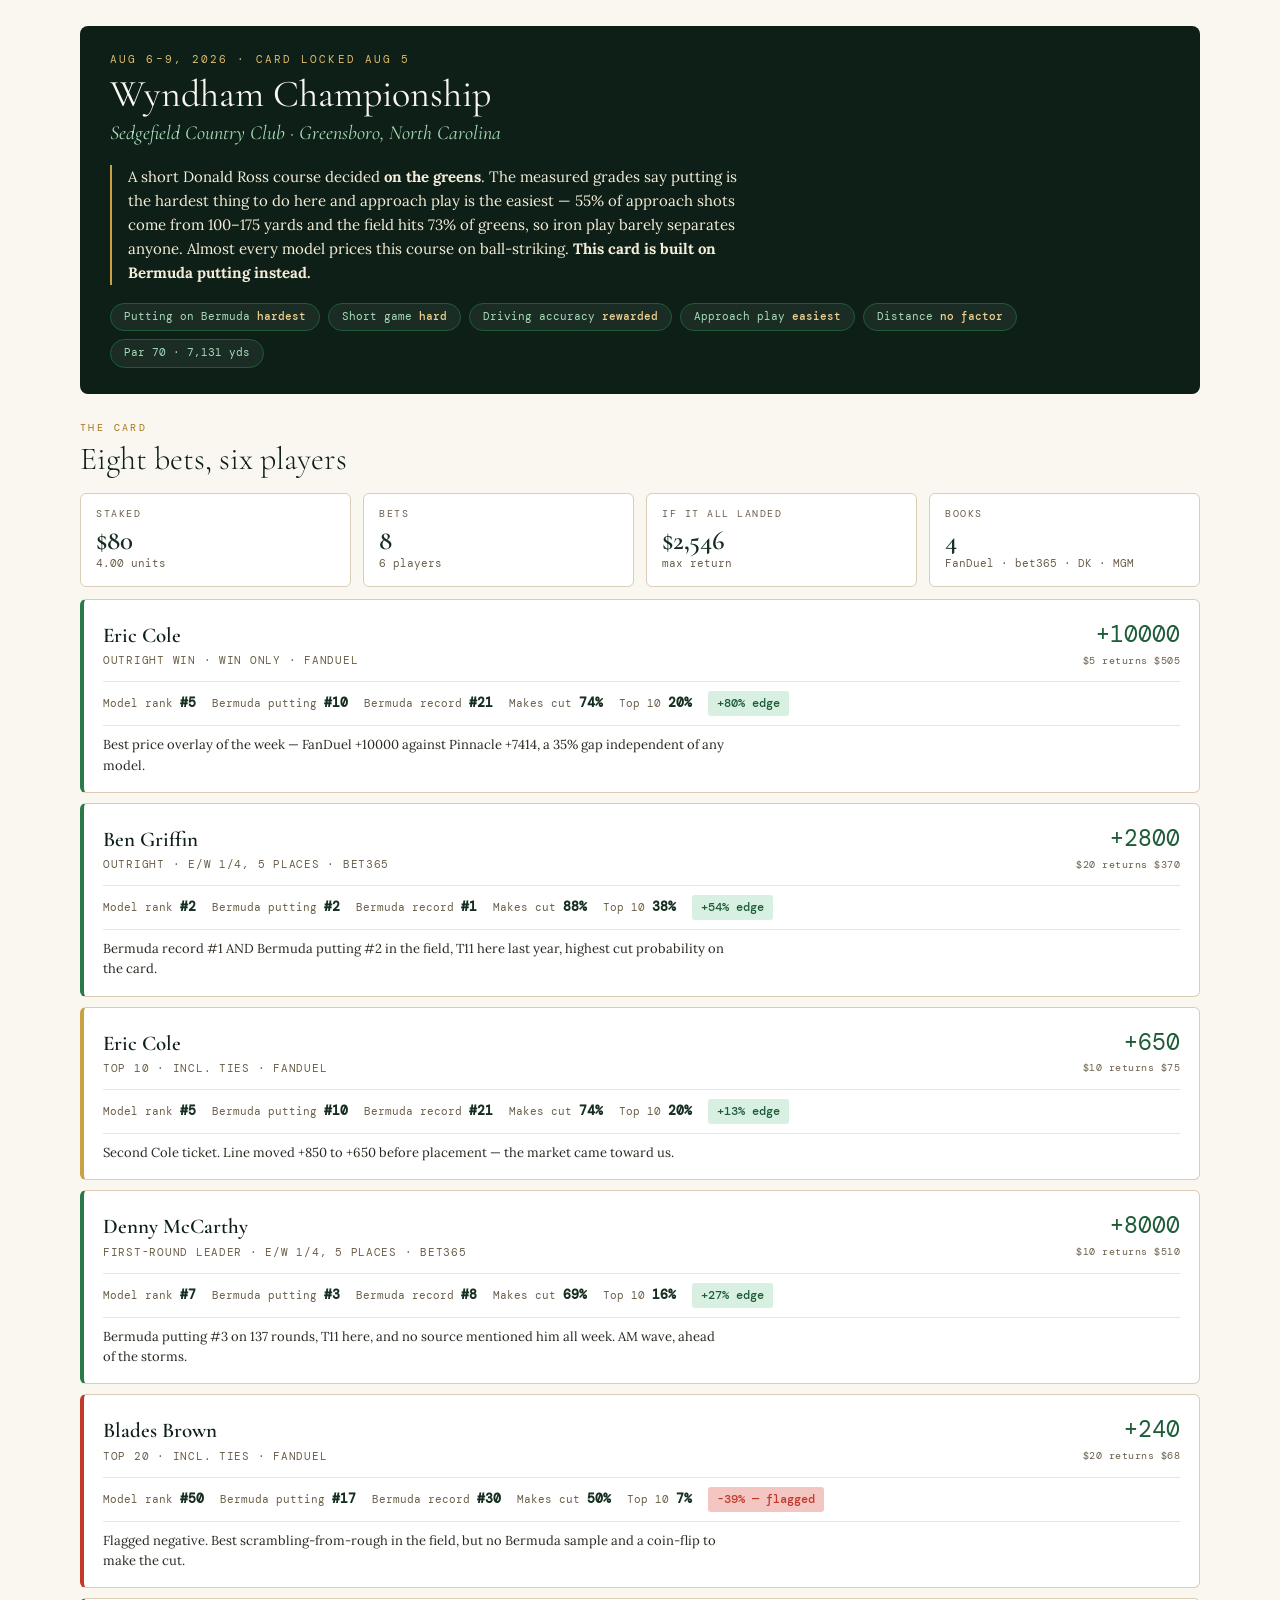
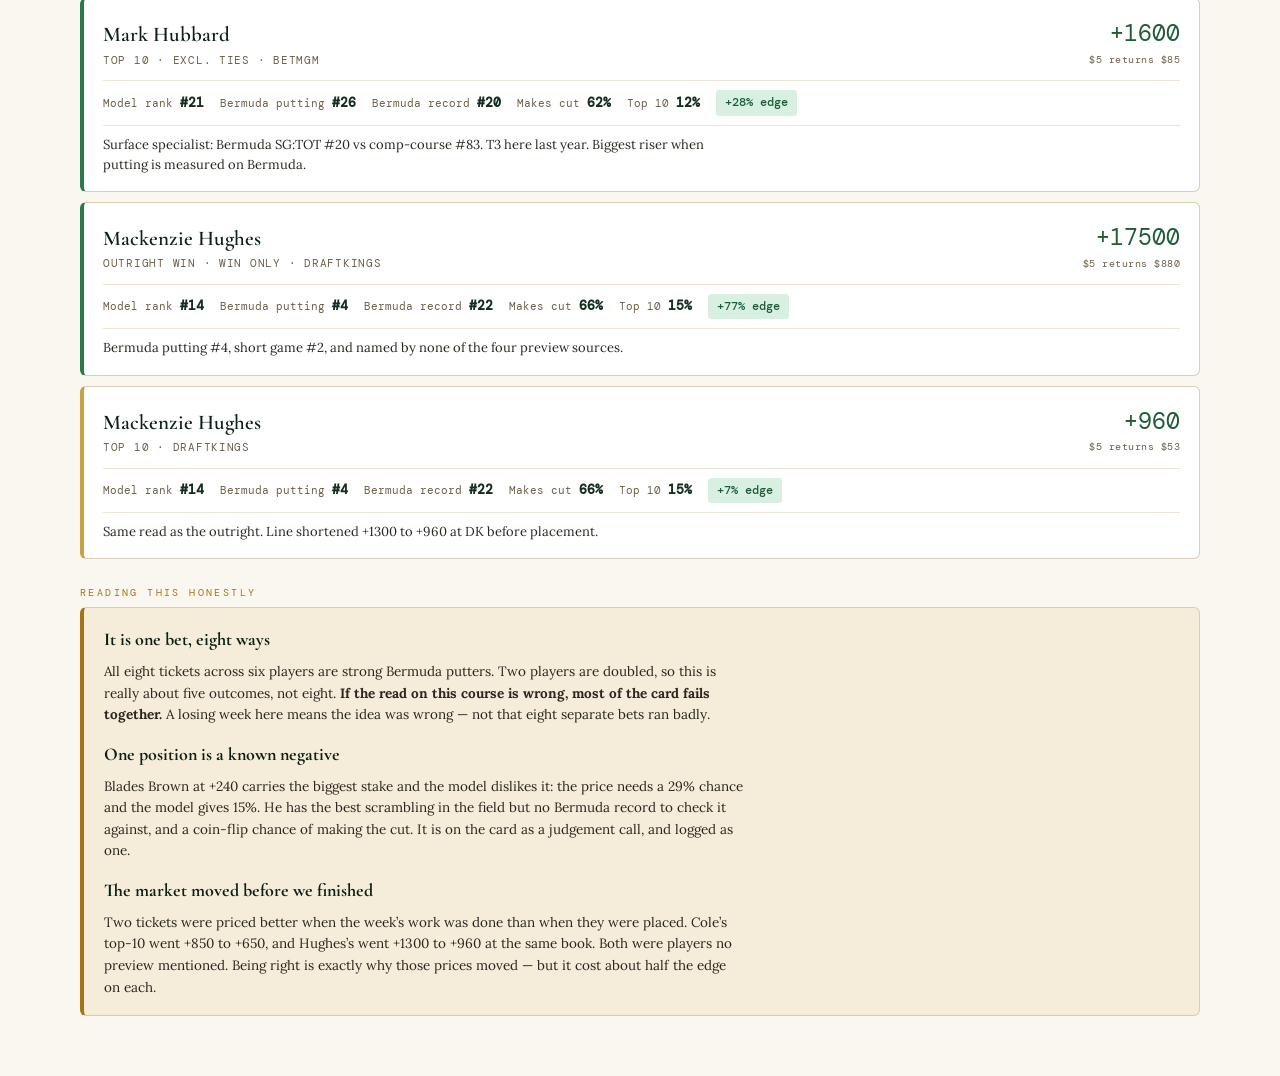
==== card.html @ 854cd085 "Add shareable Wyndham card page; log 8-bet card; reconcile ledger card.html — new shareable page for" ====
<!doctype html>
<html lang="en">
<head>
<meta charset="utf-8">
<meta name="viewport" content="width=device-width, initial-scale=1">
<title>Greenbook &mdash; Wyndham Championship Card</title>
<link rel="preconnect" href="https://fonts.googleapis.com">
<link rel="preconnect" href="https://fonts.gstatic.com" crossorigin>
<link href="https://fonts.googleapis.com/css2?family=Cormorant+Garamond:ital,wght@0,300;0,400;0,600;0,700;1,400&family=DM+Mono:ital,wght@0,300;0,400;0,500&family=Lora:ital,wght@0,400;0,600;1,400&display=swap" rel="stylesheet">
<link rel="stylesheet" href="greenbook.css?v=201">
<style>
  .dna { background:var(--green-800); color:var(--cream-100); border-radius:8px; padding:26px 30px; }
  .dna .ev-when { font-family:var(--font-mono); font-size:10.5px; letter-spacing:.2em; text-transform:uppercase; color:var(--brass-400); }
  .dna h1 { font-family:var(--font-display); font-weight:400; font-size:38px; line-height:1.05; margin:6px 0 2px; color:var(--cream-50); text-wrap:balance; }
  .dna .ev-course { font-family:var(--font-display); font-size:20px; color:var(--green-200); font-style:italic; }
  .dna .read1 { font-size:15px; line-height:1.6; color:var(--cream-100); max-width:70ch; margin:16px 0 4px; border-left:2px solid var(--brass-500); padding-left:16px; }
  .dna .rewards { display:flex; gap:8px; flex-wrap:wrap; margin-top:18px; }
  .dna .rw { background:rgba(255,255,255,.06); border:1px solid var(--green-600); border-radius:20px; padding:5px 13px; font-family:var(--font-mono); font-size:10.5px; color:var(--green-200); }
  .dna .rw b { color:var(--brass-300); font-weight:500; }

  .tot { display:grid; grid-template-columns:repeat(auto-fit,minmax(132px,1fr)); gap:12px; margin:16px 0 4px; }
  .tot .t { background:#fff; border:1px solid var(--cream-300); border-radius:6px; padding:13px 15px; }
  .tot .tl { font-family:var(--font-mono); font-size:9.5px; letter-spacing:.16em; text-transform:uppercase; color:var(--cream-700); }
  .tot .tv { font-family:var(--font-display); font-size:27px; font-weight:600; color:var(--green-700); line-height:1.15; margin-top:3px; }
  .tot .ts { font-family:var(--font-mono); font-size:10.5px; color:var(--cream-700); }

  .bets { display:flex; flex-direction:column; gap:10px; margin-top:12px; }
  .bet { background:#fff; border:1px solid var(--cream-300); border-left:4px solid var(--brass-500); border-radius:6px; padding:16px 19px; }
  .bet.neg { border-left-color:var(--scarlet); }
  .bet.hot { border-left-color:var(--green-500); }
  .bh { display:flex; justify-content:space-between; align-items:baseline; gap:14px; flex-wrap:wrap; }
  .bn { font-family:var(--font-display); font-size:21px; font-weight:600; color:var(--green-800); }
  .bm { font-family:var(--font-mono); font-size:10.5px; text-transform:uppercase; letter-spacing:.07em; color:var(--cream-700); margin-top:1px; }
  .bo { font-family:var(--font-mono); font-size:23px; color:var(--green-600); text-align:right; white-space:nowrap; }
  .bo small { display:block; font-size:10px; color:var(--cream-700); letter-spacing:.05em; }
  .bstat { display:flex; gap:16px; flex-wrap:wrap; align-items:center; margin:11px 0 9px; padding:9px 0; border-top:1px solid var(--cream-200); border-bottom:1px solid var(--cream-200); }
  .bstat div { font-family:var(--font-mono); font-size:11px; color:var(--cream-700); }
  .bstat b { color:var(--green-700); font-size:13px; }
  .bnote { font-size:13px; line-height:1.55; color:var(--cream-900); max-width:78ch; }
  .evp { font-family:var(--font-mono); font-size:12px; font-weight:500; padding:3px 9px; border-radius:3px; white-space:nowrap; }
  .evp.up { background:var(--green-100); color:var(--green-600); }
  .evp.dn { background:var(--scarlet-light); color:var(--scarlet); }
  .evp.mid { background:var(--cream-200); color:var(--cream-700); }

  .cav { background:var(--cream-100); border:1px solid var(--cream-300); border-left:4px solid var(--brass-600); border-radius:6px; padding:17px 20px; }
  .cav h4 { font-family:var(--font-display); font-size:18px; color:var(--green-800); margin:0 0 7px; }
  .cav h4+p { margin-top:0; }
  .cav p { font-size:13.5px; line-height:1.6; color:var(--cream-900); margin:0 0 14px; max-width:80ch; }
  .cav p:last-child { margin-bottom:0; }
  @media(max-width:640px){ .bo{text-align:left} .dna h1{font-size:29px} }
</style>
</head>
<body>
<div id="gb-head"></div>
<main class="wrap" style="padding:26px 0 60px; display:flex; flex-direction:column; gap:26px;">

  <section class="dna">
    <div class="ev-when">Aug 6&ndash;9, 2026 &middot; card locked Aug 5</div>
    <h1>Wyndham Championship</h1>
    <div class="ev-course">Sedgefield Country Club &middot; Greensboro, North Carolina</div>
    <p class="read1">A short Donald Ross course decided <b>on the greens</b>. The measured grades say putting is the
      hardest thing to do here and approach play is the easiest &mdash; 55% of approach shots come from 100&ndash;175
      yards and the field hits 73% of greens, so iron play barely separates anyone. Almost every model prices this
      course on ball-striking. <b>This card is built on Bermuda putting instead.</b></p>
    <div class="rewards">
      <span class="rw">Putting on Bermuda <b>hardest</b></span>
      <span class="rw">Short game <b>hard</b></span>
      <span class="rw">Driving accuracy <b>rewarded</b></span>
      <span class="rw">Approach play <b>easiest</b></span>
      <span class="rw">Distance <b>no factor</b></span>
      <span class="rw">Par 70 &middot; 7,131 yds</span>
    </div>
  </section>

  <section>
    <div class="sec-label">The card</div>
    <h2 class="sec-title">Eight bets, six players</h2>
    <div class="tot" id="totals"></div>
    <div class="bets" id="bets"></div>
  </section>

  <section>
    <div class="sec-label">Reading this honestly</div>
    <div class="cav">
      <h4>It is one bet, eight ways</h4>
      <p>All eight tickets across six players are strong Bermuda putters. Two players are doubled, so this is really
        about five outcomes, not eight. <b>If the read on this course is wrong, most of the card fails together.</b>
        A losing week here means the idea was wrong &mdash; not that eight separate bets ran badly.</p>
      <h4>One position is a known negative</h4>
      <p>Blades Brown at +240 carries the biggest stake and the model dislikes it: the price needs a 29% chance and
        the model gives 15%. He has the best scrambling in the field but no Bermuda record to check it against, and a
        coin-flip chance of making the cut. It is on the card as a judgement call, and logged as one.</p>
      <h4>The market moved before we finished</h4>
      <p>Two tickets were priced better when the week&rsquo;s work was done than when they were placed. Cole&rsquo;s top-10 went
        +850 to +650, and Hughes&rsquo;s went +1300 to +960 at the same book. Both were players no preview mentioned.
        Being right is exactly why those prices moved &mdash; but it cost about half the edge on each.</p>
    </div>
  </section>
</main>
<div id="gb-foot"></div>

<script src="data.js?v=201"></script>
<script src="greenbook-core.js?v=201"></script>
<script id="cardpayload" type="application/json">[{"num":1,"player":"Eric Cole","market":"Outright win","terms":"Win only","book":"FanDuel","odds":"+10000","stake":5,"ret":505,"ev":"+80","note":"Best price overlay of the week \u2014 FanDuel +10000 against Pinnacle +7414, a 35% gap independent of any model.","rank":5,"cut":74,"win":2.7,"t10":20,"t20":35,"bputt":"10","brec":"21"},{"num":2,"player":"Ben Griffin","market":"Outright","terms":"E/W 1/4, 5 places","book":"bet365","odds":"+2800","stake":20,"ret":370,"ev":"+54","note":"Bermuda record #1 AND Bermuda putting #2 in the field, T11 here last year, highest cut probability on the card.","rank":2,"cut":88,"win":7.9,"t10":38,"t20":55,"bputt":"2","brec":"1"},{"num":3,"player":"Eric Cole","market":"Top 10","terms":"Incl. ties","book":"FanDuel","odds":"+650","stake":10,"ret":75,"ev":"+13","note":"Second Cole ticket. Line moved +850 to +650 before placement \u2014 the market came toward us.","rank":5,"cut":74,"win":2.7,"t10":20,"t20":35,"bputt":"10","brec":"21"},{"num":4,"player":"Denny McCarthy","market":"First-round leader","terms":"E/W 1/4, 5 places","book":"bet365","odds":"+8000","stake":10,"ret":510,"ev":"+27","note":"Bermuda putting #3 on 137 rounds, T11 here, and no source mentioned him all week. AM wave, ahead of the storms.","rank":7,"cut":69,"win":1.9,"t10":16,"t20":29,"bputt":"3","brec":"8"},{"num":5,"player":"Blades Brown","market":"Top 20","terms":"Incl. ties","book":"FanDuel","odds":"+240","stake":20,"ret":68,"ev":"-39","note":"Flagged negative. Best scrambling-from-rough in the field, but no Bermuda sample and a coin-flip to make the cut.","rank":50,"cut":50,"win":0.6,"t10":7,"t20":15,"bputt":"17","brec":"30"},{"num":6,"player":"Mark Hubbard","market":"Top 10","terms":"Excl. ties","book":"BetMGM","odds":"+1600","stake":5,"ret":85,"ev":"+28","note":"Surface specialist: Bermuda SG:TOT #20 vs comp-course #83. T3 here last year. Biggest riser when putting is measured on Bermuda.","rank":21,"cut":62,"win":1.3,"t10":12,"t20":23,"bputt":"26","brec":"20"},{"num":7,"player":"Mackenzie Hughes","market":"Outright win","terms":"Win only","book":"DraftKings","odds":"+17500","stake":5,"ret":880,"ev":"+77","note":"Bermuda putting #4, short game #2, and named by none of the four preview sources.","rank":14,"cut":66,"win":1.6,"t10":15,"t20":27,"bputt":"4","brec":"22"},{"num":8,"player":"Mackenzie Hughes","market":"Top 10","terms":"\u2014","book":"DraftKings","odds":"+960","stake":5,"ret":53,"ev":"+7","note":"Same read as the outright. Line shortened +1300 to +960 at DK before placement.","rank":14,"cut":66,"win":1.6,"t10":15,"t20":27,"bputt":"4","brec":"22"}]</script>
<script>
(function(){
  if (window.GB && GB.mountChrome) GB.mountChrome('board');
  var D = JSON.parse(document.getElementById('cardpayload').textContent);
  function esc(s){ return String(s).replace(/[&<>"]/g, function(c){
    return {'&':'&amp;','<':'&lt;','>':'&gt;','"':'&quot;'}[c]; }); }
  var stake = D.reduce(function(a,b){ return a+b.stake; }, 0);
  var ret   = D.reduce(function(a,b){ return a+b.ret; }, 0);
  var seen = {}; D.forEach(function(b){ seen[b.player] = 1; });
  var players = Object.keys(seen).length;

  document.getElementById('totals').innerHTML = [
    ['Staked', '$'+stake, (stake/20).toFixed(2)+' units'],
    ['Bets', D.length, players+' players'],
    ['If it all landed', '$'+ret.toLocaleString(), 'max return'],
    ['Books', '4', 'FanDuel &middot; bet365 &middot; DK &middot; MGM']
  ].map(function(t){
    return '<div class="t"><div class="tl">'+t[0]+'</div><div class="tv">'+t[1]+'</div><div class="ts">'+t[2]+'</div></div>';
  }).join('');

  document.getElementById('bets').innerHTML = D.map(function(b){
    var ev = parseFloat(b.ev);
    var cls  = ev >= 25 ? 'hot' : (ev < 0 ? 'neg' : '');
    var pill = ev >= 5 ? 'up' : (ev < 0 ? 'dn' : 'mid');
    var evtxt = ev < 0 ? (ev + '% &mdash; flagged') : ('+' + ev + '% edge');
    var terms = (b.terms && b.terms !== '\u2014') ? (' &middot; ' + esc(b.terms)) : '';
    return '<div class="bet ' + cls + '">' +
      '<div class="bh"><div><div class="bn">' + esc(b.player) + '</div>' +
        '<div class="bm">' + esc(b.market) + terms + ' &middot; ' + esc(b.book) + '</div></div>' +
        '<div class="bo">' + esc(b.odds) + '<small>$' + b.stake + ' returns $' + b.ret + '</small></div></div>' +
      '<div class="bstat">' +
        '<div>Model rank <b>#' + b.rank + '</b></div>' +
        '<div>Bermuda putting <b>#' + esc(b.bputt) + '</b></div>' +
        '<div>Bermuda record <b>#' + esc(b.brec) + '</b></div>' +
        '<div>Makes cut <b>' + b.cut + '%</b></div>' +
        '<div>Top 10 <b>' + b.t10 + '%</b></div>' +
        '<span class="evp ' + pill + '">' + evtxt + '</span>' +
      '</div>' +
      '<div class="bnote">' + esc(b.note) + '</div></div>';
  }).join('');
})();
</script>
</body>
</html>
---- greenbook.css ----
/* ===================================================================
   GREENBOOK — Golf Intelligence Center
   Shared design system. Light, editorial, DataGolf-depth-made-readable.
   Built on the golf-intel-center playbook: verdict first, depth layered,
   plain-language labels, consistent number formatting & color meaning.
   =================================================================== */

:root {
  --green-900:#071209; --green-800:#0D1F16; --green-700:#152E1F; --green-600:#1E5C38;
  --green-500:#2A7A4B; --green-400:#3D9E64; --green-300:#6DC48E; --green-200:#A8DDB9;
  --green-100:#D8F0E2; --green-50:#EEF8F3;
  --brass-900:#2B1E06; --brass-700:#7A540F; --brass-600:#A87218; --brass-500:#C9A046;
  --brass-400:#DDB96A; --brass-300:#EDD090; --brass-100:#F9EFD5;
  --cream-900:#2B2720; --cream-700:#6B5F4A; --cream-500:#A89880; --cream-300:#D9CDB8;
  --cream-200:#EDE5D4; --cream-100:#F5EDD9; --cream-50:#FAF7F1;
  --scarlet:#C0392B; --scarlet-light:#F4C6C2; --birdie:#2E7DD1; --birdie-light:#C4DCF5;
  /* semantic (separate from brand accent) */
  --good:#2A7A4B; --warn:#A87218; --bad:#C0392B; --neutral:#6B5F4A;
  --font-display:'Cormorant Garamond',Georgia,serif;
  --font-body:'Lora',Georgia,serif;
  --font-mono:'DM Mono','Courier New',monospace;
  --wrap:1120px;
}

* { box-sizing:border-box; }
html { scroll-behavior:smooth; }
body { margin:0; font-family:var(--font-body); background:var(--cream-50); color:var(--green-800); line-height:1.6; -webkit-font-smoothing:antialiased; }
a { color:inherit; }
.wrap { max-width:var(--wrap); margin:0 auto; padding:0 28px; }
.tnum { font-variant-numeric:tabular-nums; }

/* ---------- masthead + page nav ---------- */
.masthead { background:var(--green-800); color:var(--cream-100); border-bottom:2px solid var(--brass-500); }
.masthead .wrap { display:flex; justify-content:space-between; align-items:center; padding-top:20px; padding-bottom:20px; gap:16px; flex-wrap:wrap; }
.wordmark { font-family:var(--font-display); font-weight:300; font-size:34px; line-height:1; letter-spacing:.09em; color:var(--cream-100); text-decoration:none; }
.wordmark strong { font-weight:700; color:var(--brass-400); letter-spacing:.04em; }
.mast-tag { font-family:var(--font-mono); font-size:10px; letter-spacing:.2em; text-transform:uppercase; color:var(--green-300); margin-top:7px; }
.mast-meta { font-family:var(--font-mono); font-size:11px; letter-spacing:.05em; color:var(--green-300); text-align:right; }
.mast-meta b.pos { color:var(--green-300); } .mast-meta b.neg { color:var(--scarlet-light); }

.pagenav { position:sticky; top:0; z-index:40; background:var(--green-900); border-bottom:1px solid var(--green-700); }
.pagenav .wrap { display:flex; gap:2px; align-items:stretch; padding:0 28px; overflow-x:auto; }
.pagenav a { font-family:var(--font-mono); font-size:11px; letter-spacing:.15em; text-transform:uppercase; color:var(--green-300); text-decoration:none; padding:15px 18px; white-space:nowrap; border-bottom:2px solid transparent; transition:.15s; }
.pagenav a:hover { color:var(--cream-100); border-bottom-color:var(--brass-500); }
.pagenav a.active { color:var(--brass-300); border-bottom-color:var(--brass-500); }
.pagenav .spacer { margin-left:auto; }
.pagenav .back { color:var(--cream-500); }

/* ---------- section headers ---------- */
main { padding:38px 0 60px; display:block; }
.sec { margin-bottom:44px; }
.sec-label { font-family:var(--font-mono); font-size:10px; letter-spacing:.24em; text-transform:uppercase; color:var(--brass-600); margin-bottom:6px; }
.sec-title { font-family:var(--font-display); font-weight:300; font-size:32px; line-height:1.08; color:var(--green-800); margin:0 0 6px; text-wrap:balance; }
.sec-sub { font-size:14px; color:var(--cream-700); margin-bottom:22px; max-width:66ch; }
.brass-rule { width:52px; height:2px; background:var(--brass-500); margin:12px 0 22px; }

/* ---------- cards ---------- */
.card { background:#fff; border:1px solid var(--cream-300); border-radius:6px; padding:22px 24px; box-shadow:0 1px 0 var(--cream-200); }
.card-head { display:flex; justify-content:space-between; align-items:baseline; gap:12px; margin-bottom:14px; }
.card-head h3 { font-family:var(--font-display); font-weight:600; font-size:20px; color:var(--green-700); margin:0; }
.card-head .note { font-family:var(--font-mono); font-size:10.5px; color:var(--cream-700); letter-spacing:.04em; }
.grid2 { display:grid; grid-template-columns:1fr 1fr; gap:20px; }
.grid3 { display:grid; grid-template-columns:repeat(3,1fr); gap:16px; }
@media (max-width:820px){ .grid2,.grid3 { grid-template-columns:1fr; } }

/* ---------- verdict + state chips (words + color, never color alone) ---------- */
.chip { display:inline-flex; align-items:center; gap:5px; font-family:var(--font-mono); font-size:9.5px; letter-spacing:.06em; text-transform:uppercase; padding:3px 9px; border-radius:3px; white-space:nowrap; font-weight:500; }
.chip.top     { background:var(--green-600); color:#fff; }
.chip.strong  { background:var(--green-100); color:var(--green-600); }
.chip.solid   { background:var(--brass-100); color:var(--brass-700); }
.chip.neutral { background:var(--cream-200); color:var(--cream-700); }
.chip.misfit  { background:var(--scarlet-light); color:var(--scarlet); }
.chip.backed  { background:var(--brass-500); color:#fff; }
.chip.value   { background:var(--green-600); color:#fff; }
.chip.trap    { background:var(--scarlet); color:#fff; }
.chip.hot     { background:var(--green-100); color:var(--green-600); }
.chip.cooling { background:var(--birdie-light); color:var(--birdie); }
.chip.boom    { background:var(--brass-100); color:var(--brass-700); }
.chip.ghost   { background:none; border:1px solid var(--cream-300); color:var(--cream-700); }

/* ---------- plain-language label + glossary info-dot ---------- */
.lab { display:inline-flex; align-items:baseline; gap:5px; }
.lab .tech { font-family:var(--font-mono); font-size:.82em; color:var(--cream-500); }
.info { position:relative; display:inline-flex; align-items:center; justify-content:center; width:13px; height:13px; border-radius:50%; border:1px solid var(--cream-500); color:var(--cream-700); font-family:var(--font-mono); font-size:8.5px; font-style:normal; cursor:help; flex:none; line-height:1; }
.info:hover { border-color:var(--brass-500); color:var(--brass-600); }
.info::after { content:attr(data-def); position:absolute; bottom:150%; left:50%; transform:translateX(-50%); width:230px; background:var(--green-900); color:var(--cream-100); border:1px solid var(--brass-600); border-radius:4px; padding:9px 11px; font-family:var(--font-body); font-size:11.5px; line-height:1.45; letter-spacing:normal; text-transform:none; font-weight:400; opacity:0; pointer-events:none; transition:opacity .12s; z-index:60; box-shadow:0 12px 30px -10px rgba(0,0,0,.6); }
.info:hover::after { opacity:1; }
@media (max-width:640px){ .info::after{ width:170px; left:auto; right:0; transform:none; } }

/* ---------- bars ---------- */
.mbar { display:grid; grid-template-columns:var(--lblw,86px) 1fr var(--valw,66px); gap:10px; align-items:center; padding:5px 0; }
.mbar .ml { font-family:var(--font-mono); font-size:10.5px; color:var(--green-800); }
.mbar .mt { height:7px; background:var(--cream-200); border-radius:4px; overflow:hidden; }
.mbar .mf { height:100%; border-radius:4px; background:var(--green-400); }
.mbar .mv { font-family:var(--font-mono); font-size:11px; text-align:right; }
/* diverging (signed, centered on field average) */
.dbar .mt { position:relative; height:14px; background:transparent; }
.dbar .mid { position:absolute; left:50%; top:0; bottom:0; width:1px; background:var(--cream-300); }
.dbar .df { position:absolute; top:2px; height:10px; border-radius:2px; }
.dbar .df.pos { background:var(--green-400); } .dbar .df.neg { background:var(--scarlet); }

/* percentile pill */
.pctpill { font-family:var(--font-mono); font-size:8.5px; padding:1px 5px; border-radius:2px; letter-spacing:.03em; white-space:nowrap; }
.pctpill.hi { background:var(--green-100); color:var(--green-600); }
.pctpill.mid { background:var(--brass-100); color:var(--brass-700); }
.pctpill.lo { background:var(--scarlet-light); color:var(--scarlet); }

/* probability bar */
.prob { display:flex; align-items:center; gap:8px; }
.prob .pt { flex:1; height:8px; background:var(--cream-200); border-radius:4px; overflow:hidden; }
.prob .pf { height:100%; background:var(--green-500); border-radius:4px; }
.prob .pv { font-family:var(--font-mono); font-size:12px; }

/* ---------- tables (depth layer) ---------- */
table.gt { width:100%; border-collapse:collapse; font-size:13px; }
table.gt thead th { font-family:var(--font-mono); font-size:9.5px; letter-spacing:.12em; text-transform:uppercase; color:var(--cream-700); text-align:right; padding:9px 11px; border-bottom:2px solid var(--cream-300); white-space:nowrap; }
table.gt tbody td { padding:9px 11px; border-bottom:1px solid var(--cream-200); font-family:var(--font-mono); font-size:12px; text-align:right; font-variant-numeric:tabular-nums; }
table.gt tbody td.name { font-family:var(--font-body); font-size:13.5px; color:var(--green-800); text-align:left; }
table.gt tbody tr:hover td { background:var(--cream-50); }
.tablewrap { overflow-x:auto; }

/* ---------- progressive disclosure ---------- */
details.disc { border-top:1px dashed var(--cream-300); margin-top:10px; }
details.disc > summary { list-style:none; cursor:pointer; font-family:var(--font-mono); font-size:10px; letter-spacing:.1em; text-transform:uppercase; color:var(--brass-600); padding:9px 0 4px; display:flex; align-items:center; gap:6px; }
details.disc > summary::-webkit-details-marker { display:none; }
details.disc > summary::before { content:"▸"; font-size:9px; transition:transform .15s; }
details.disc[open] > summary::before { transform:rotate(90deg); }

/* ---------- footer ---------- */
footer.gb { border-top:1px solid var(--cream-300); background:var(--cream-100); }
footer.gb .wrap { padding:24px 28px; font-family:var(--font-mono); font-size:11px; color:var(--cream-700); display:flex; justify-content:space-between; gap:14px; flex-wrap:wrap; }
footer.gb a { color:var(--brass-600); text-decoration:none; }

.pos { color:var(--green-600); } .neg { color:var(--scarlet); } .muted { color:var(--cream-700); }
.focusable:focus-visible { outline:2px solid var(--brass-500); outline-offset:2px; }
@media (prefers-reduced-motion:reduce){ *{ transition:none!important; scroll-behavior:auto!important; } }
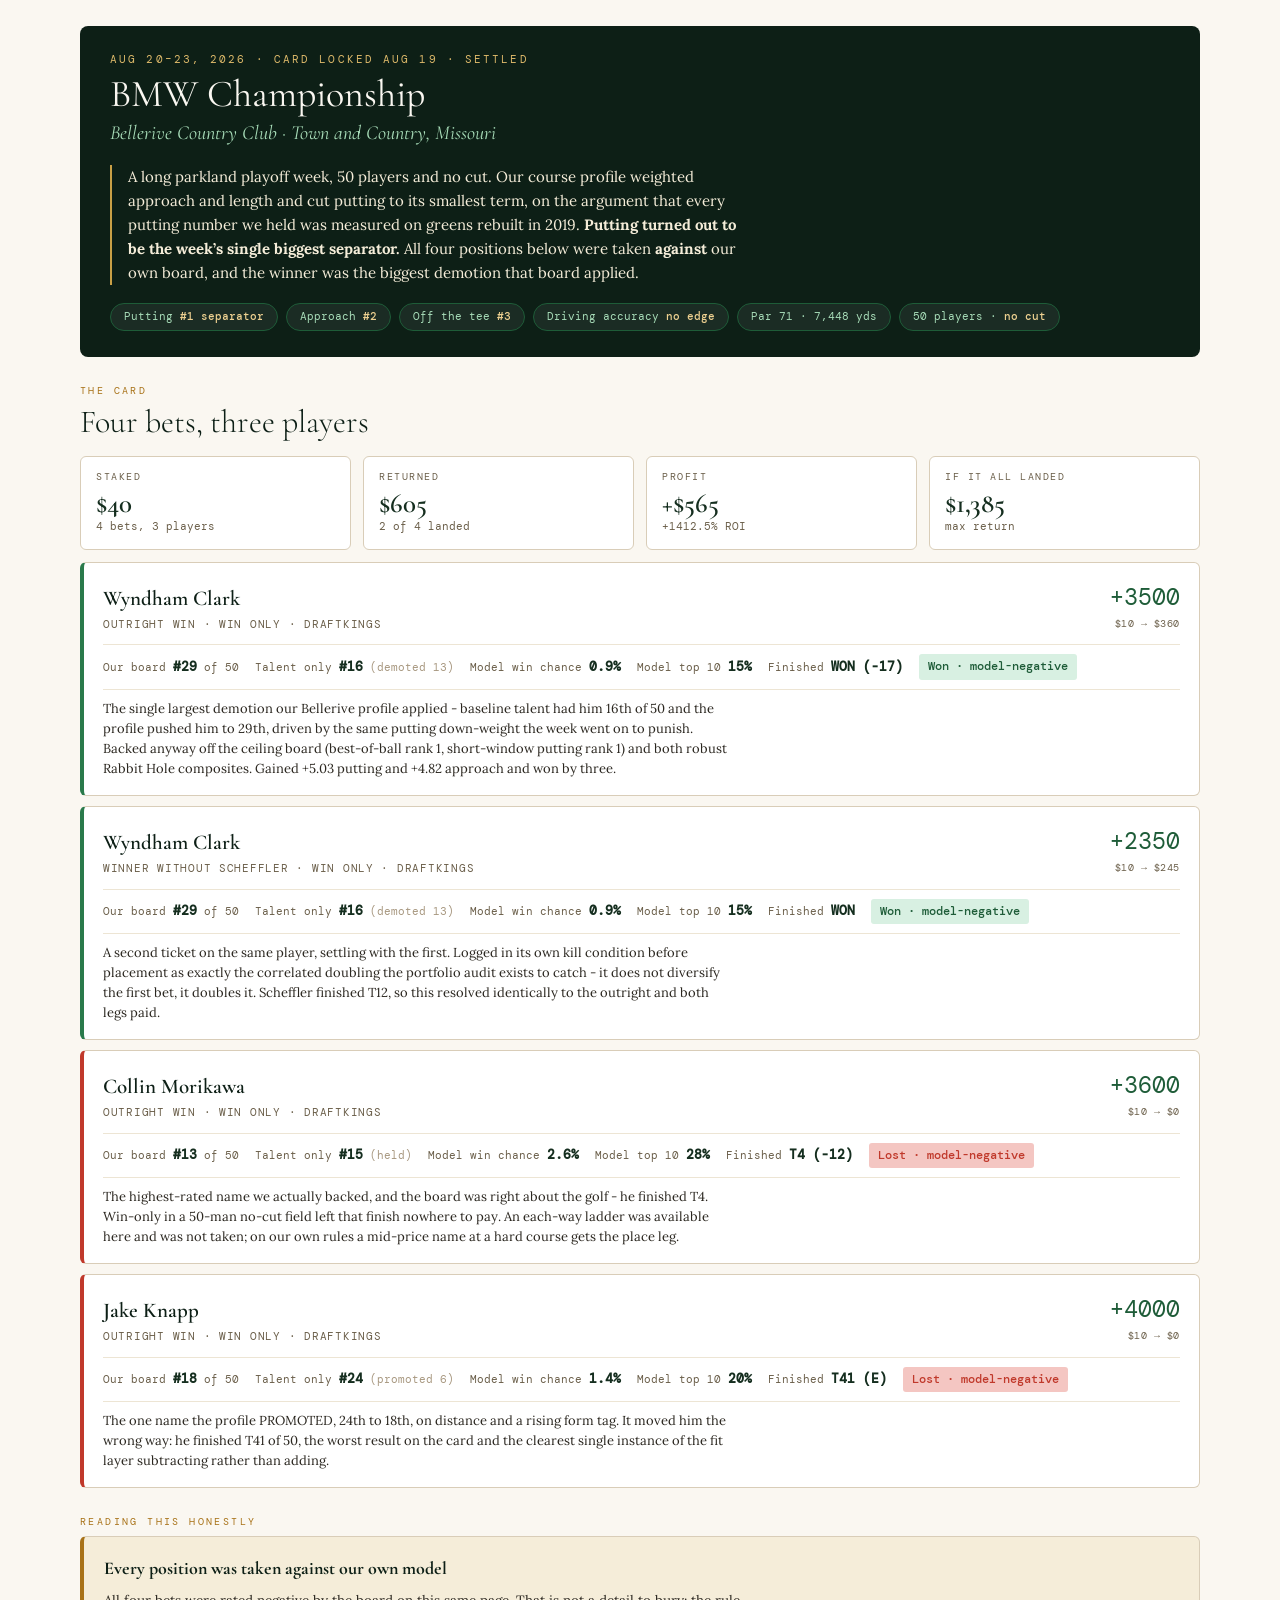
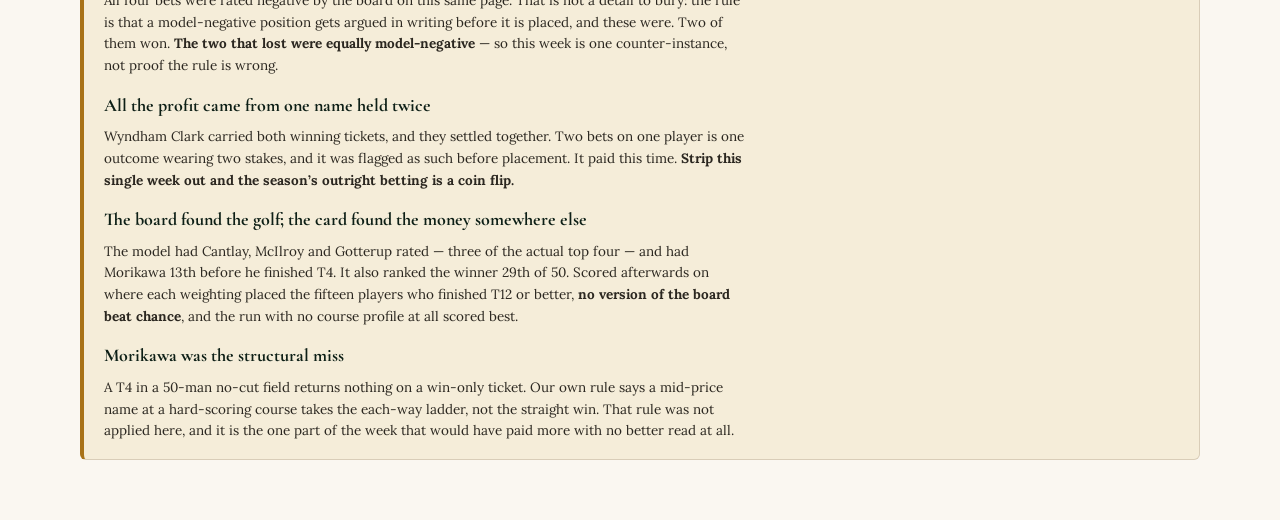
==== commit 08ec7208: "Clear the stale event text the repointing left behind Repointing index.html to the BMW moved the DAT" ====
--- a/card.html
+++ b/card.html
@@ -3,11 +3,11 @@
 <head>
 <meta charset="utf-8">
 <meta name="viewport" content="width=device-width, initial-scale=1">
-<title>Greenbook &mdash; Wyndham Championship Card</title>
+<title>Greenbook &mdash; BMW Championship Card</title>
 <link rel="preconnect" href="https://fonts.googleapis.com">
 <link rel="preconnect" href="https://fonts.gstatic.com" crossorigin>
 <link href="https://fonts.googleapis.com/css2?family=Cormorant+Garamond:ital,wght@0,300;0,400;0,600;0,700;1,400&family=DM+Mono:ital,wght@0,300;0,400;0,500&family=Lora:ital,wght@0,400;0,600;1,400&display=swap" rel="stylesheet">
-<link rel="stylesheet" href="greenbook.css?v=201">
+<link rel="stylesheet" href="greenbook.css?v=202">
 <style>
   .dna { background:var(--green-800); color:var(--cream-100); border-radius:8px; padding:26px 30px; }
   .dna .ev-when { font-family:var(--font-mono); font-size:10.5px; letter-spacing:.2em; text-transform:uppercase; color:var(--brass-400); }
@@ -55,26 +55,27 @@
 <main class="wrap" style="padding:26px 0 60px; display:flex; flex-direction:column; gap:26px;">
 
   <section class="dna">
-    <div class="ev-when">Aug 6&ndash;9, 2026 &middot; card locked Aug 5</div>
-    <h1>Wyndham Championship</h1>
-    <div class="ev-course">Sedgefield Country Club &middot; Greensboro, North Carolina</div>
-    <p class="read1">A short Donald Ross course decided <b>on the greens</b>. The measured grades say putting is the
-      hardest thing to do here and approach play is the easiest &mdash; 55% of approach shots come from 100&ndash;175
-      yards and the field hits 73% of greens, so iron play barely separates anyone. Almost every model prices this
-      course on ball-striking. <b>This card is built on Bermuda putting instead.</b></p>
+    <div class="ev-when">Aug 20&ndash;23, 2026 &middot; card locked Aug 19 &middot; SETTLED</div>
+    <h1>BMW Championship</h1>
+    <div class="ev-course">Bellerive Country Club &middot; Town and Country, Missouri</div>
+    <p class="read1">A long parkland playoff week, 50 players and no cut. Our course profile weighted approach
+      and length and cut putting to its smallest term, on the argument that every putting number we held was
+      measured on greens rebuilt in 2019. <b>Putting turned out to be the week&rsquo;s single biggest separator.</b>
+      All four positions below were taken <b>against</b> our own board, and the winner was the biggest demotion
+      that board applied.</p>
     <div class="rewards">
-      <span class="rw">Putting on Bermuda <b>hardest</b></span>
-      <span class="rw">Short game <b>hard</b></span>
-      <span class="rw">Driving accuracy <b>rewarded</b></span>
-      <span class="rw">Approach play <b>easiest</b></span>
-      <span class="rw">Distance <b>no factor</b></span>
-      <span class="rw">Par 70 &middot; 7,131 yds</span>
+      <span class="rw">Putting <b>#1 separator</b></span>
+      <span class="rw">Approach <b>#2</b></span>
+      <span class="rw">Off the tee <b>#3</b></span>
+      <span class="rw">Driving accuracy <b>no edge</b></span>
+      <span class="rw">Par 71 &middot; 7,448 yds</span>
+      <span class="rw">50 players &middot; <b>no cut</b></span>
     </div>
   </section>
 
   <section>
     <div class="sec-label">The card</div>
-    <h2 class="sec-title">Eight bets, six players</h2>
+    <h2 class="sec-title">Four bets, three players</h2>
     <div class="tot" id="totals"></div>
     <div class="bets" id="bets"></div>
   </section>
@@ -82,26 +83,32 @@
   <section>
     <div class="sec-label">Reading this honestly</div>
     <div class="cav">
-      <h4>It is one bet, eight ways</h4>
-      <p>All eight tickets across six players are strong Bermuda putters. Two players are doubled, so this is really
-        about five outcomes, not eight. <b>If the read on this course is wrong, most of the card fails together.</b>
-        A losing week here means the idea was wrong &mdash; not that eight separate bets ran badly.</p>
-      <h4>One position is a known negative</h4>
-      <p>Blades Brown at +240 carries the biggest stake and the model dislikes it: the price needs a 29% chance and
-        the model gives 15%. He has the best scrambling in the field but no Bermuda record to check it against, and a
-        coin-flip chance of making the cut. It is on the card as a judgement call, and logged as one.</p>
-      <h4>The market moved before we finished</h4>
-      <p>Two tickets were priced better when the week&rsquo;s work was done than when they were placed. Cole&rsquo;s top-10 went
-        +850 to +650, and Hughes&rsquo;s went +1300 to +960 at the same book. Both were players no preview mentioned.
-        Being right is exactly why those prices moved &mdash; but it cost about half the edge on each.</p>
+      <h4>Every position was taken against our own model</h4>
+      <p>All four bets were rated negative by the board on this same page. That is not a detail to bury: the
+        rule is that a model-negative position gets argued in writing before it is placed, and these were.
+        Two of them won. <b>The two that lost were equally model-negative</b> &mdash; so this week is one
+        counter-instance, not proof the rule is wrong.</p>
+      <h4>All the profit came from one name held twice</h4>
+      <p>Wyndham Clark carried both winning tickets, and they settled together. Two bets on one player is one
+        outcome wearing two stakes, and it was flagged as such before placement. It paid this time.
+        <b>Strip this single week out and the season&rsquo;s outright betting is a coin flip.</b></p>
+      <h4>The board found the golf; the card found the money somewhere else</h4>
+      <p>The model had Cantlay, McIlroy and Gotterup rated &mdash; three of the actual top four &mdash; and had
+        Morikawa 13th before he finished T4. It also ranked the winner 29th of 50. Scored afterwards on where
+        each weighting placed the fifteen players who finished T12 or better, <b>no version of the board beat
+        chance</b>, and the run with no course profile at all scored best.</p>
+      <h4>Morikawa was the structural miss</h4>
+      <p>A T4 in a 50-man no-cut field returns nothing on a win-only ticket. Our own rule says a mid-price name
+        at a hard-scoring course takes the each-way ladder, not the straight win. That rule was not applied
+        here, and it is the one part of the week that would have paid more with no better read at all.</p>
     </div>
   </section>
 </main>
 <div id="gb-foot"></div>
 
-<script src="data.js?v=201"></script>
-<script src="greenbook-core.js?v=201"></script>
-<script id="cardpayload" type="application/json">[{"num":1,"player":"Eric Cole","market":"Outright win","terms":"Win only","book":"FanDuel","odds":"+10000","stake":5,"ret":505,"ev":"+80","note":"Best price overlay of the week \u2014 FanDuel +10000 against Pinnacle +7414, a 35% gap independent of any model.","rank":5,"cut":74,"win":2.7,"t10":20,"t20":35,"bputt":"10","brec":"21"},{"num":2,"player":"Ben Griffin","market":"Outright","terms":"E/W 1/4, 5 places","book":"bet365","odds":"+2800","stake":20,"ret":370,"ev":"+54","note":"Bermuda record #1 AND Bermuda putting #2 in the field, T11 here last year, highest cut probability on the card.","rank":2,"cut":88,"win":7.9,"t10":38,"t20":55,"bputt":"2","brec":"1"},{"num":3,"player":"Eric Cole","market":"Top 10","terms":"Incl. ties","book":"FanDuel","odds":"+650","stake":10,"ret":75,"ev":"+13","note":"Second Cole ticket. Line moved +850 to +650 before placement \u2014 the market came toward us.","rank":5,"cut":74,"win":2.7,"t10":20,"t20":35,"bputt":"10","brec":"21"},{"num":4,"player":"Denny McCarthy","market":"First-round leader","terms":"E/W 1/4, 5 places","book":"bet365","odds":"+8000","stake":10,"ret":510,"ev":"+27","note":"Bermuda putting #3 on 137 rounds, T11 here, and no source mentioned him all week. AM wave, ahead of the storms.","rank":7,"cut":69,"win":1.9,"t10":16,"t20":29,"bputt":"3","brec":"8"},{"num":5,"player":"Blades Brown","market":"Top 20","terms":"Incl. ties","book":"FanDuel","odds":"+240","stake":20,"ret":68,"ev":"-39","note":"Flagged negative. Best scrambling-from-rough in the field, but no Bermuda sample and a coin-flip to make the cut.","rank":50,"cut":50,"win":0.6,"t10":7,"t20":15,"bputt":"17","brec":"30"},{"num":6,"player":"Mark Hubbard","market":"Top 10","terms":"Excl. ties","book":"BetMGM","odds":"+1600","stake":5,"ret":85,"ev":"+28","note":"Surface specialist: Bermuda SG:TOT #20 vs comp-course #83. T3 here last year. Biggest riser when putting is measured on Bermuda.","rank":21,"cut":62,"win":1.3,"t10":12,"t20":23,"bputt":"26","brec":"20"},{"num":7,"player":"Mackenzie Hughes","market":"Outright win","terms":"Win only","book":"DraftKings","odds":"+17500","stake":5,"ret":880,"ev":"+77","note":"Bermuda putting #4, short game #2, and named by none of the four preview sources.","rank":14,"cut":66,"win":1.6,"t10":15,"t20":27,"bputt":"4","brec":"22"},{"num":8,"player":"Mackenzie Hughes","market":"Top 10","terms":"\u2014","book":"DraftKings","odds":"+960","stake":5,"ret":53,"ev":"+7","note":"Same read as the outright. Line shortened +1300 to +960 at DK before placement.","rank":14,"cut":66,"win":1.6,"t10":15,"t20":27,"bputt":"4","brec":"22"}]</script>
+<script src="data.js?v=202"></script>
+<script src="greenbook-core.js?v=202"></script>
+<script id="cardpayload" type="application/json">[{"num": 1, "player": "Wyndham Clark", "market": "Outright win", "terms": "Win only", "book": "DraftKings", "odds": "+3500", "stake": 10, "ret": 360, "ev": "model-negative", "rank": 29, "base": 16, "win": 0.9, "t10": 15, "finish": "WON (-17)", "won": true, "note": "The single largest demotion our Bellerive profile applied - baseline talent had him 16th of 50 and the profile pushed him to 29th, driven by the same putting down-weight the week went on to punish. Backed anyway off the ceiling board (best-of-ball rank 1, short-window putting rank 1) and both robust Rabbit Hole composites. Gained +5.03 putting and +4.82 approach and won by three."}, {"num": 2, "player": "Wyndham Clark", "market": "Winner without Scheffler", "terms": "Win only", "book": "DraftKings", "odds": "+2350", "stake": 10, "ret": 245, "ev": "model-negative", "rank": 29, "base": 16, "win": 0.9, "t10": 15, "finish": "WON", "won": true, "note": "A second ticket on the same player, settling with the first. Logged in its own kill condition before placement as exactly the correlated doubling the portfolio audit exists to catch - it does not diversify the first bet, it doubles it. Scheffler finished T12, so this resolved identically to the outright and both legs paid."}, {"num": 3, "player": "Collin Morikawa", "market": "Outright win", "terms": "Win only", "book": "DraftKings", "odds": "+3600", "stake": 10, "ret": 370, "ev": "model-negative", "rank": 13, "base": 15, "win": 2.6, "t10": 28, "finish": "T4 (-12)", "won": false, "note": "The highest-rated name we actually backed, and the board was right about the golf - he finished T4. Win-only in a 50-man no-cut field left that finish nowhere to pay. An each-way ladder was available here and was not taken; on our own rules a mid-price name at a hard course gets the place leg."}, {"num": 4, "player": "Jake Knapp", "market": "Outright win", "terms": "Win only", "book": "DraftKings", "odds": "+4000", "stake": 10, "ret": 410, "ev": "model-negative", "rank": 18, "base": 24, "win": 1.4, "t10": 20, "finish": "T41 (E)", "won": false, "note": "The one name the profile PROMOTED, 24th to 18th, on distance and a rising form tag. It moved him the wrong way: he finished T41 of 50, the worst result on the card and the clearest single instance of the fit layer subtracting rather than adding."}]</script>
 <script>
 (function(){
   if (window.GB && GB.mountChrome) GB.mountChrome('board');
@@ -113,32 +120,34 @@
   var seen = {}; D.forEach(function(b){ seen[b.player] = 1; });
   var players = Object.keys(seen).length;
 
+  var won = D.filter(function(b){ return b.won; });
+  var back = won.reduce(function(a,b){ return a+b.ret; }, 0);
+
   document.getElementById('totals').innerHTML = [
-    ['Staked', '$'+stake, (stake/20).toFixed(2)+' units'],
-    ['Bets', D.length, players+' players'],
-    ['If it all landed', '$'+ret.toLocaleString(), 'max return'],
-    ['Books', '4', 'FanDuel &middot; bet365 &middot; DK &middot; MGM']
+    ['Staked', '$'+stake, D.length+' bets, '+players+' players'],
+    ['Returned', '$'+back.toLocaleString(), won.length+' of '+D.length+' landed'],
+    ['Profit', '+$'+(back-stake).toLocaleString(), '+'+Math.round((back-stake)/stake*1000)/10+'% ROI'],
+    ['If it all landed', '$'+ret.toLocaleString(), 'max return']
   ].map(function(t){
     return '<div class="t"><div class="tl">'+t[0]+'</div><div class="tv">'+t[1]+'</div><div class="ts">'+t[2]+'</div></div>';
   }).join('');
 
   document.getElementById('bets').innerHTML = D.map(function(b){
-    var ev = parseFloat(b.ev);
-    var cls  = ev >= 25 ? 'hot' : (ev < 0 ? 'neg' : '');
-    var pill = ev >= 5 ? 'up' : (ev < 0 ? 'dn' : 'mid');
-    var evtxt = ev < 0 ? (ev + '% &mdash; flagged') : ('+' + ev + '% edge');
-    var terms = (b.terms && b.terms !== '\u2014') ? (' &middot; ' + esc(b.terms)) : '';
+    var cls  = b.won ? 'hot' : 'neg';
+    var move = b.base - b.rank;
+    var moveTxt = move >= 5 ? ('promoted ' + move) : move <= -5 ? ('demoted ' + Math.abs(move)) : 'held';
+    var terms = (b.terms && b.terms !== '—') ? (' &middot; ' + esc(b.terms)) : '';
     return '<div class="bet ' + cls + '">' +
       '<div class="bh"><div><div class="bn">' + esc(b.player) + '</div>' +
         '<div class="bm">' + esc(b.market) + terms + ' &middot; ' + esc(b.book) + '</div></div>' +
-        '<div class="bo">' + esc(b.odds) + '<small>$' + b.stake + ' returns $' + b.ret + '</small></div></div>' +
+        '<div class="bo">' + esc(b.odds) + '<small>$' + b.stake + ' &rarr; $' + (b.won ? b.ret : 0) + '</small></div></div>' +
       '<div class="bstat">' +
-        '<div>Model rank <b>#' + b.rank + '</b></div>' +
-        '<div>Bermuda putting <b>#' + esc(b.bputt) + '</b></div>' +
-        '<div>Bermuda record <b>#' + esc(b.brec) + '</b></div>' +
-        '<div>Makes cut <b>' + b.cut + '%</b></div>' +
-        '<div>Top 10 <b>' + b.t10 + '%</b></div>' +
-        '<span class="evp ' + pill + '">' + evtxt + '</span>' +
+        '<div>Our board <b>#' + b.rank + '</b> of 50</div>' +
+        '<div>Talent only <b>#' + b.base + '</b> <span style="color:var(--cream-500)">(' + moveTxt + ')</span></div>' +
+        '<div>Model win chance <b>' + b.win + '%</b></div>' +
+        '<div>Model top 10 <b>' + b.t10 + '%</b></div>' +
+        '<div>Finished <b>' + esc(b.finish) + '</b></div>' +
+        '<span class="evp ' + (b.won ? 'up' : 'dn') + '">' + (b.won ? 'Won' : 'Lost') + ' &middot; ' + esc(b.ev) + '</span>' +
       '</div>' +
       '<div class="bnote">' + esc(b.note) + '</div></div>';
   }).join('');
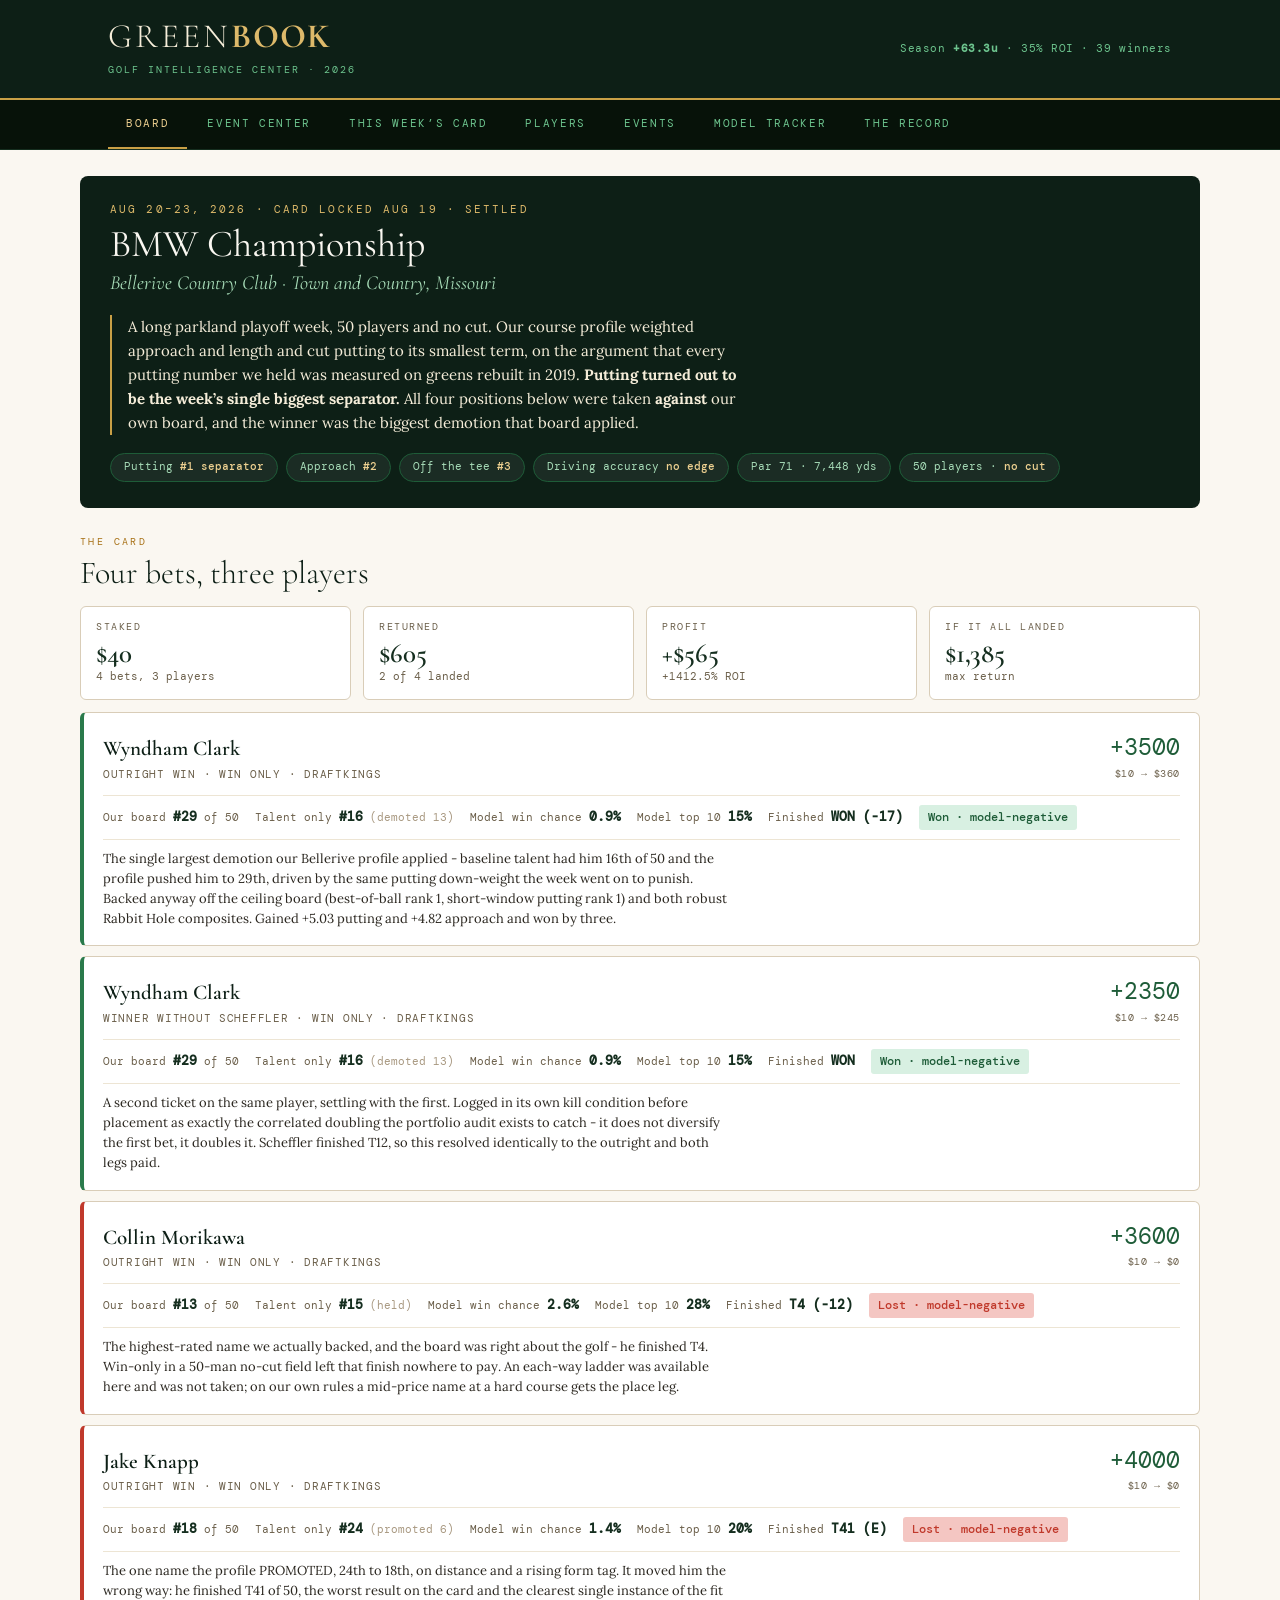
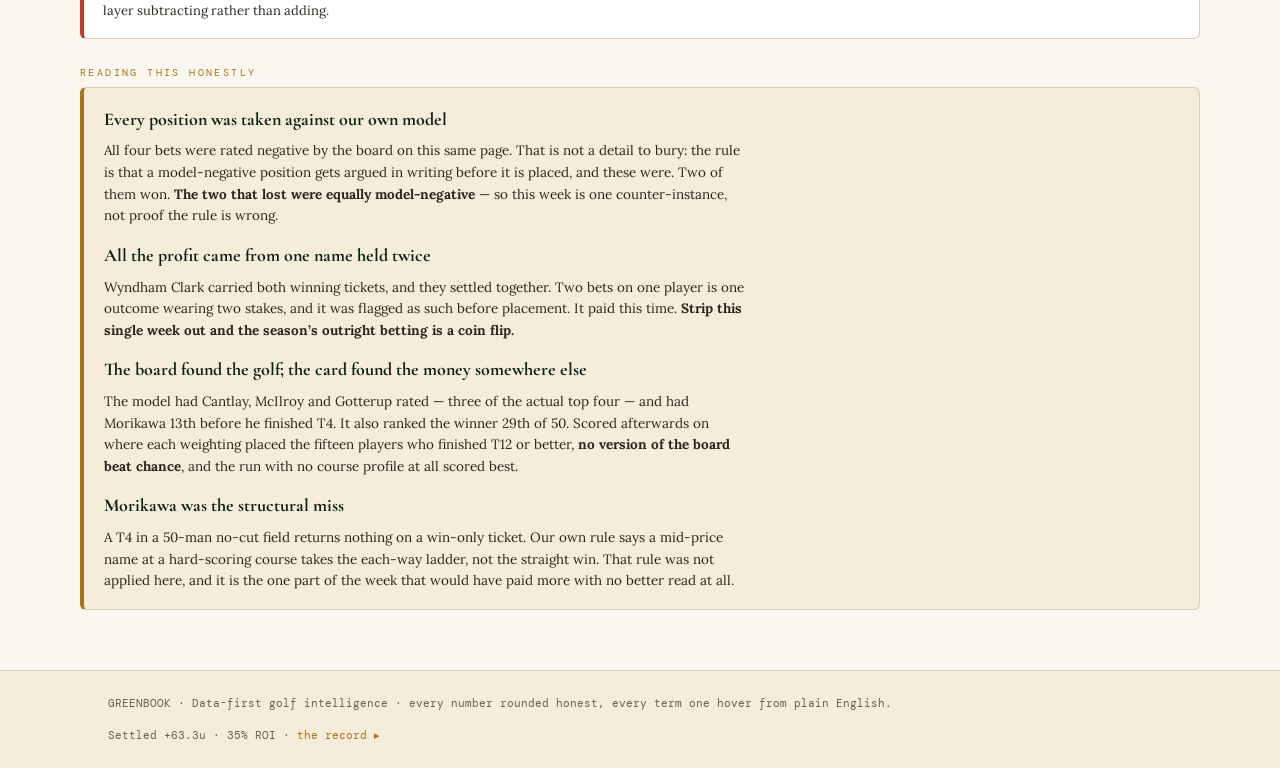
==== commit 25fbae62: "Add player season timelines; fix global-data detection site-wide - player.html: 2026 season timeline" ====
--- a/card.html
+++ b/card.html
@@ -7,7 +7,7 @@
 <link rel="preconnect" href="https://fonts.googleapis.com">
 <link rel="preconnect" href="https://fonts.gstatic.com" crossorigin>
 <link href="https://fonts.googleapis.com/css2?family=Cormorant+Garamond:ital,wght@0,300;0,400;0,600;0,700;1,400&family=DM+Mono:ital,wght@0,300;0,400;0,500&family=Lora:ital,wght@0,400;0,600;1,400&display=swap" rel="stylesheet">
-<link rel="stylesheet" href="greenbook.css?v=202">
+<link rel="stylesheet" href="greenbook.css?v=211">
 <style>
   .dna { background:var(--green-800); color:var(--cream-100); border-radius:8px; padding:26px 30px; }
   .dna .ev-when { font-family:var(--font-mono); font-size:10.5px; letter-spacing:.2em; text-transform:uppercase; color:var(--brass-400); }
@@ -106,12 +106,12 @@
 </main>
 <div id="gb-foot"></div>
 
-<script src="data.js?v=202"></script>
-<script src="greenbook-core.js?v=202"></script>
+<script src="data.js?v=210"></script>
+<script src="greenbook-core.js?v=211"></script>
 <script id="cardpayload" type="application/json">[{"num": 1, "player": "Wyndham Clark", "market": "Outright win", "terms": "Win only", "book": "DraftKings", "odds": "+3500", "stake": 10, "ret": 360, "ev": "model-negative", "rank": 29, "base": 16, "win": 0.9, "t10": 15, "finish": "WON (-17)", "won": true, "note": "The single largest demotion our Bellerive profile applied - baseline talent had him 16th of 50 and the profile pushed him to 29th, driven by the same putting down-weight the week went on to punish. Backed anyway off the ceiling board (best-of-ball rank 1, short-window putting rank 1) and both robust Rabbit Hole composites. Gained +5.03 putting and +4.82 approach and won by three."}, {"num": 2, "player": "Wyndham Clark", "market": "Winner without Scheffler", "terms": "Win only", "book": "DraftKings", "odds": "+2350", "stake": 10, "ret": 245, "ev": "model-negative", "rank": 29, "base": 16, "win": 0.9, "t10": 15, "finish": "WON", "won": true, "note": "A second ticket on the same player, settling with the first. Logged in its own kill condition before placement as exactly the correlated doubling the portfolio audit exists to catch - it does not diversify the first bet, it doubles it. Scheffler finished T12, so this resolved identically to the outright and both legs paid."}, {"num": 3, "player": "Collin Morikawa", "market": "Outright win", "terms": "Win only", "book": "DraftKings", "odds": "+3600", "stake": 10, "ret": 370, "ev": "model-negative", "rank": 13, "base": 15, "win": 2.6, "t10": 28, "finish": "T4 (-12)", "won": false, "note": "The highest-rated name we actually backed, and the board was right about the golf - he finished T4. Win-only in a 50-man no-cut field left that finish nowhere to pay. An each-way ladder was available here and was not taken; on our own rules a mid-price name at a hard course gets the place leg."}, {"num": 4, "player": "Jake Knapp", "market": "Outright win", "terms": "Win only", "book": "DraftKings", "odds": "+4000", "stake": 10, "ret": 410, "ev": "model-negative", "rank": 18, "base": 24, "win": 1.4, "t10": 20, "finish": "T41 (E)", "won": false, "note": "The one name the profile PROMOTED, 24th to 18th, on distance and a rising form tag. It moved him the wrong way: he finished T41 of 50, the worst result on the card and the clearest single instance of the fit layer subtracting rather than adding."}]</script>
 <script>
 (function(){
-  if (window.GB && GB.mountChrome) GB.mountChrome('board');
+  if (typeof GB !== 'undefined' && GB.mountChrome) GB.mountChrome('board');
   var D = JSON.parse(document.getElementById('cardpayload').textContent);
   function esc(s){ return String(s).replace(/[&<>"]/g, function(c){
     return {'&':'&amp;','<':'&lt;','>':'&gt;','"':'&quot;'}[c]; }); }
--- a/greenbook.css
+++ b/greenbook.css
@@ -134,3 +134,8 @@
 .pos { color:var(--green-600); } .neg { color:var(--scarlet); } .muted { color:var(--cream-700); }
 .focusable:focus-visible { outline:2px solid var(--brass-500); outline-offset:2px; }
 @media (prefers-reduced-motion:reduce){ *{ transition:none!important; scroll-behavior:auto!important; } }
+
+/* finish chips (shared: event center, player timeline) */
+.fin { display:inline-block; font-family:var(--font-mono); font-size:10px; padding:2px 6px; border-radius:3px; margin:0 3px 3px 0; background:var(--cream-200); color:var(--cream-700); }
+.fin.w { background:var(--brass-500); color:#fff; } .fin.t10 { background:var(--green-200); color:var(--green-700); }
+.fin.t25 { background:var(--green-50); color:var(--green-600); } .fin.mc { background:var(--scarlet-light); color:var(--scarlet); }
